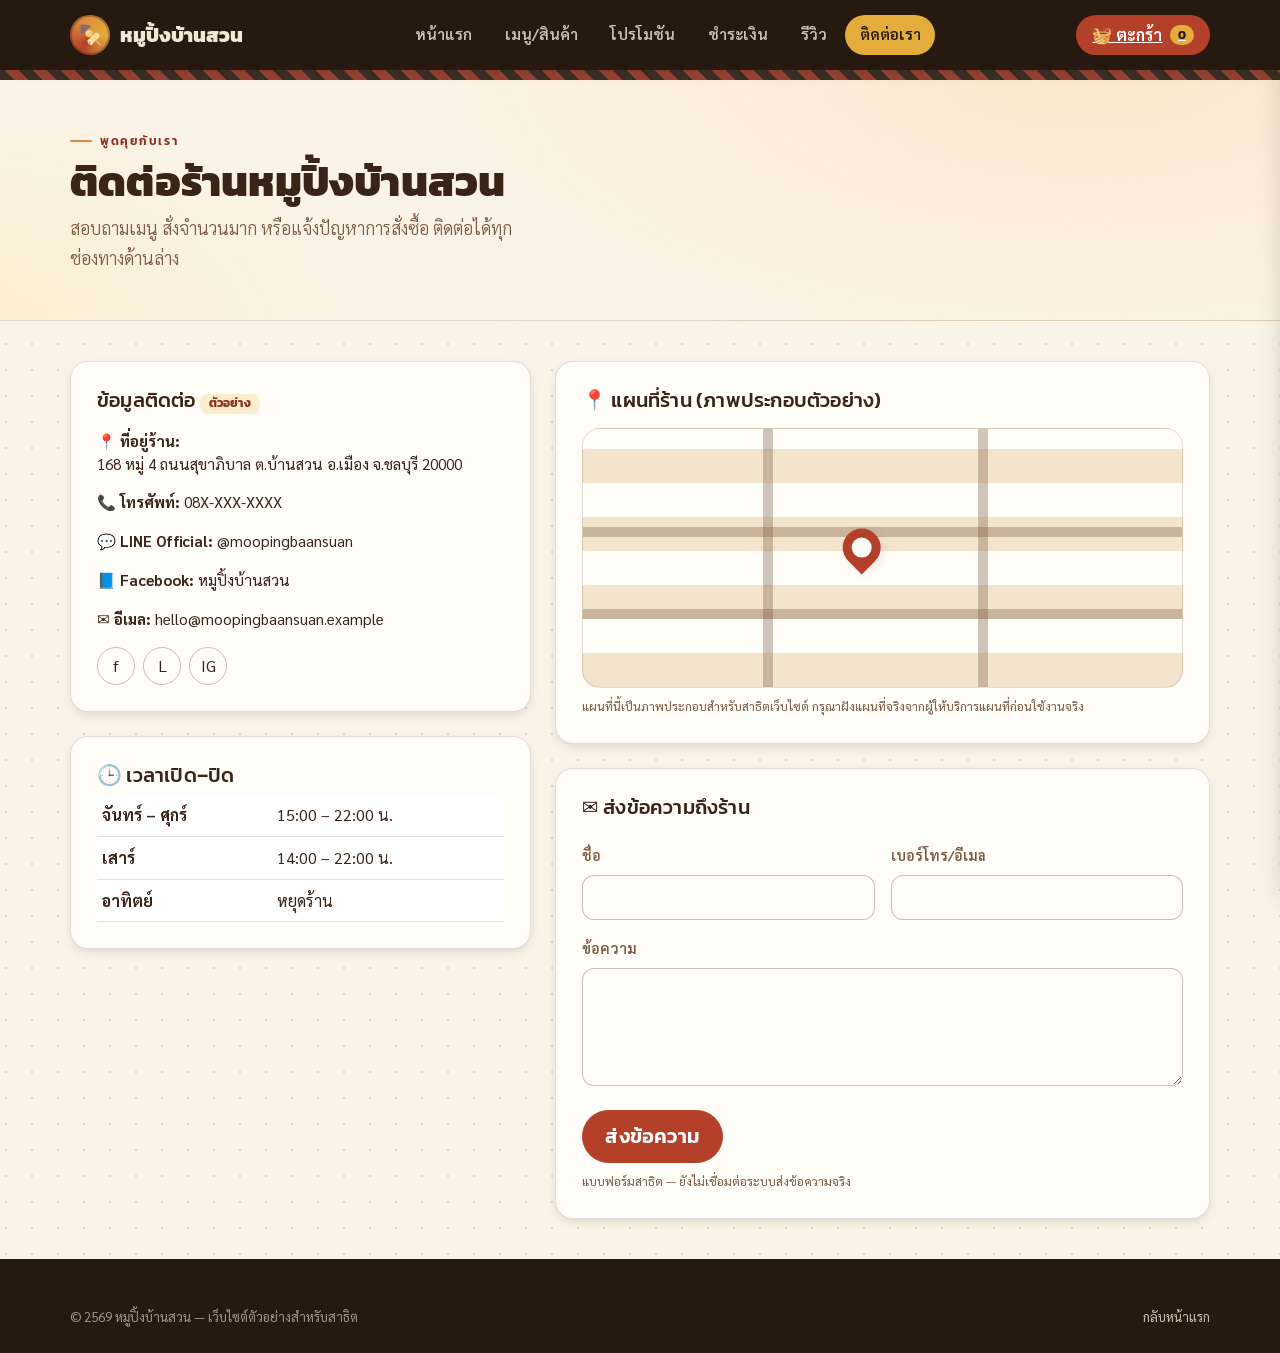
==== contact.html @ e1454862 "first commit" ====
<!doctype html>
<html lang="th">
<head>
<meta charset="UTF-8">
<meta name="viewport" content="width=device-width, initial-scale=1, viewport-fit=cover">
<title>หมูปิ้งบ้านสวน | ติดต่อเรา</title>
<meta name="description" content="ที่อยู่ เบอร์โทร LINE เวลาเปิด-ปิด และแบบฟอร์มติดต่อร้านหมูปิ้งบ้านสวน">
<link rel="stylesheet" href="css/bootstrap.min.css">
<link rel="stylesheet" href="css/style.css">
</head>
<body>

<nav class="site-navbar navbar navbar-expand-lg" aria-label="เมนูหลัก">
  <div class="wrap d-flex align-items-center w-100">
    <a class="navbar-brand" href="index.html"><span class="brand-mark" aria-hidden="true">🍢</span> หมูปิ้งบ้านสวน</a>
    <button class="navbar-toggler" type="button" data-bs-toggle="collapse" data-bs-target="#navMain" aria-controls="navMain" aria-expanded="false" aria-label="เปิดเมนู">
      <span style="color:#F3E7D6;">☰</span>
    </button>
    <div class="collapse navbar-collapse justify-content-between" id="navMain">
      <ul class="navbar-nav mx-lg-auto gap-lg-1 mt-3 mt-lg-0">
        <li class="nav-item"><a class="nav-link" data-nav="index.html" href="index.html">หน้าแรก</a></li>
        <li class="nav-item"><a class="nav-link" data-nav="products.html" href="products.html">เมนู/สินค้า</a></li>
        <li class="nav-item"><a class="nav-link" data-nav="promotions.html" href="promotions.html">โปรโมชัน</a></li>
        <li class="nav-item"><a class="nav-link" data-nav="payment.html" href="payment.html">ชำระเงิน</a></li>
        <li class="nav-item"><a class="nav-link" data-nav="reviews.html" href="reviews.html">รีวิว</a></li>
        <li class="nav-item"><a class="nav-link" data-nav="contact.html" href="contact.html">ติดต่อเรา</a></li>
      </ul>
      <div class="mt-3 mt-lg-0">
        <a href="#" class="cart-pill" data-cart-open>🧺 ตะกร้า <span class="badge rounded-pill" data-cart-count>0</span></a>
      </div>
    </div>
  </div>
</nav>
<div class="charcoal-divider"></div>

<header class="hero" style="padding-block:44px 30px;">
  <div class="wrap">
    <span class="eyebrow">พูดคุยกับเรา</span>
    <h1 class="mt-2" style="font-size:clamp(1.8rem,4vw,2.6rem);">ติดต่อร้านหมูปิ้งบ้านสวน</h1>
    <p class="lead">สอบถามเมนู สั่งจำนวนมาก หรือแจ้งปัญหาการสั่งซื้อ ติดต่อได้ทุกช่องทางด้านล่าง</p>
  </div>
</header>

<section class="section-tight">
  <div class="wrap">
    <div class="row g-4">
      <div class="col-lg-5">
        <div class="panel mb-4">
          <h2 class="h5">ข้อมูลติดต่อ <span class="badge-example">ตัวอย่าง</span></h2>
          <ul class="list-unstyled d-flex flex-column gap-3 mt-3" style="font-size:.95rem;">
            <li>📍 <strong>ที่อยู่ร้าน:</strong><br>168 หมู่ 4 ถนนสุขาภิบาล ต.บ้านสวน อ.เมือง จ.ชลบุรี 20000</li>
            <li>📞 <strong>โทรศัพท์:</strong> 08X-XXX-XXXX</li>
            <li>💬 <strong>LINE Official:</strong> @moopingbaansuan</li>
            <li>📘 <strong>Facebook:</strong> หมูปิ้งบ้านสวน</li>
            <li>✉️ <strong>อีเมล:</strong> hello@moopingbaansuan.example</li>
          </ul>
          <div class="d-flex gap-2 mt-2">
            <span class="social-dot" style="border-color:var(--line-strong);color:var(--ink);">f</span>
            <span class="social-dot" style="border-color:var(--line-strong);color:var(--ink);">L</span>
            <span class="social-dot" style="border-color:var(--line-strong);color:var(--ink);">IG</span>
          </div>
        </div>
        <div class="panel">
          <h2 class="h5">🕒 เวลาเปิด–ปิด</h2>
          <table class="table hours-table mb-0 mt-2">
            <tbody>
              <tr><th>จันทร์ – ศุกร์</th><td>15:00 – 22:00 น.</td></tr>
              <tr><th>เสาร์</th><td>14:00 – 22:00 น.</td></tr>
              <tr><th>อาทิตย์</th><td>หยุดร้าน</td></tr>
            </tbody>
          </table>
        </div>
      </div>

      <div class="col-lg-7">
        <div class="panel mb-4">
          <h2 class="h5 mb-3">📍 แผนที่ร้าน (ภาพประกอบตัวอย่าง)</h2>
          <div class="map-art">
            <div class="road" style="left:0;right:0;top:38%;height:10px;"></div>
            <div class="road" style="left:0;right:0;top:70%;height:10px;"></div>
            <div class="road" style="top:0;bottom:0;left:30%;width:10px;"></div>
            <div class="road" style="top:0;bottom:0;left:66%;width:10px;"></div>
            <div class="map-pin"></div>
          </div>
          <p class="example-note mt-2 mb-0">แผนที่นี้เป็นภาพประกอบสำหรับสาธิตเว็บไซต์ กรุณาฝังแผนที่จริงจากผู้ให้บริการแผนที่ก่อนใช้งานจริง</p>
        </div>

        <form class="panel" id="contactForm" novalidate>
          <h2 class="h5">✉️ ส่งข้อความถึงร้าน</h2>
          <div class="row g-3 mt-1">
            <div class="col-sm-6">
              <label class="form-label" for="cName">ชื่อ</label>
              <input type="text" class="form-control" id="cName" required>
              <div class="invalid-feedback">กรุณากรอกชื่อ</div>
            </div>
            <div class="col-sm-6">
              <label class="form-label" for="cContact">เบอร์โทร/อีเมล</label>
              <input type="text" class="form-control" id="cContact" required>
              <div class="invalid-feedback">กรุณากรอกช่องทางติดต่อกลับ</div>
            </div>
            <div class="col-12">
              <label class="form-label" for="cMsg">ข้อความ</label>
              <textarea class="form-control" id="cMsg" rows="4" required></textarea>
              <div class="invalid-feedback">กรุณากรอกข้อความ</div>
            </div>
          </div>
          <button type="submit" class="btn btn-brick btn-lg mt-4">ส่งข้อความ</button>
          <p class="example-note mt-2 mb-0">แบบฟอร์มสาธิต — ยังไม่เชื่อมต่อระบบส่งข้อความจริง</p>
        </form>
      </div>
    </div>
  </div>
</section>

<footer class="site-footer">
  <div class="wrap">
    <div class="d-flex flex-wrap justify-content-between gap-2" style="font-size:.82rem;color:rgba(243,231,214,.6);">
      <span>© 2569 หมูปิ้งบ้านสวน — เว็บไซต์ตัวอย่างสำหรับสาธิต</span>
      <a href="index.html">กลับหน้าแรก</a>
    </div>
  </div>
</footer>

<div class="cart-drawer-backdrop" id="cartDrawerBackdrop" data-cart-close></div>
<aside class="cart-drawer" id="cartDrawer" aria-label="ตะกร้าสินค้า">
  <div class="cd-head"><strong>🧺 ตะกร้าของคุณ</strong><button type="button" class="btn-close" data-cart-close aria-label="ปิด"></button></div>
  <div class="cd-body" id="cartDrawerBody"></div>
  <div class="cd-foot">
    <div class="d-flex justify-content-between fw-bold mb-3"><span>ยอดรวม</span><span id="cartDrawerTotal">0 บาท</span></div>
    <a href="payment.html" class="btn btn-brick w-100">ไปหน้าชำระเงิน</a>
  </div>
</aside>

<script src="js/bootstrap.bundle.min.js"></script>
<script src="js/script.js"></script>
<script>
  var cf = document.getElementById("contactForm");
  cf.addEventListener("submit", function(e){
    e.preventDefault();
    if(!cf.checkValidity()){ cf.classList.add("was-validated"); return; }
    mpToast("ส่งข้อความเรียบร้อยแล้ว ขอบคุณที่ติดต่อร้านค่ะ/ครับ 🙏");
    cf.reset();
    cf.classList.remove("was-validated");
  });
</script>
</body>
</html>
---- css/style.css ----
/* =========================================================
   หมูปิ้งบ้านสวน — Moo Ping Baan Suan
   Custom theme layered on top of Bootstrap 5.
   ========================================================= */

@import url('https://fonts.googleapis.com/css2?family=Kanit:wght@500;600;700;800&family=Sarabun:wght@400;500;600;700&display=swap');

/* ---------- Design tokens ---------- */
:root{
  /* type */
  --font-display:'Kanit','Sarabun',system-ui,sans-serif;
  --font-body:'Sarabun','Kanit',system-ui,sans-serif;

  /* light palette (rice-paper / charcoal-grill) */
  --paper:#FBF3E7;
  --paper-raised:#FFFDF8;
  --paper-sunken:#F3E4CE;
  --ink:#3A2417;
  --ink-soft:#7A5A42;
  --line:rgba(58,36,23,.14);
  --line-strong:rgba(58,36,23,.28);

  --brick:#B5402A;
  --brick-deep:#8C2F1D;
  --brick-tint:#F4DCD2;
  --ember:#DE8A3C;
  --ember-tint:#FBE6CC;
  --turmeric:#E3AC3B;
  --turmeric-tint:#FBEDCB;
  --char:#26190F;
  --char-ink:#F3E7D6;

  --good:#4C7A3D;
  --good-tint:#E3EEDD;
  --shadow:0 10px 30px -12px rgba(38,25,15,.35);
  --shadow-sm:0 4px 14px -6px rgba(38,25,15,.28);
  --radius:18px;
  --radius-sm:10px;

  --focus:0 0 0 3px rgba(222,138,60,.45);
  color-scheme: light;
}

@media (prefers-color-scheme: dark){
  :root:not([data-theme="light"]){
    --paper:#1B120C;
    --paper-raised:#241A12;
    --paper-sunken:#150E09;
    --ink:#F3E7D6;
    --ink-soft:#CBB39B;
    --line:rgba(243,231,214,.14);
    --line-strong:rgba(243,231,214,.26);

    --brick:#E17151;
    --brick-deep:#C2532F;
    --brick-tint:#3A2019;
    --ember:#F0A557;
    --ember-tint:#3A2A16;
    --turmeric:#F0C158;
    --turmeric-tint:#382B12;
    --char:#0E0906;
    --char-ink:#F3E7D6;

    --good:#7FBF6A;
    --good-tint:#1F2C19;
    --shadow:0 10px 30px -12px rgba(0,0,0,.6);
    --shadow-sm:0 4px 14px -6px rgba(0,0,0,.5);
    color-scheme: dark;
  }
}
:root[data-theme="dark"]{
  --paper:#1B120C;
  --paper-raised:#241A12;
  --paper-sunken:#150E09;
  --ink:#F3E7D6;
  --ink-soft:#CBB39B;
  --line:rgba(243,231,214,.14);
  --line-strong:rgba(243,231,214,.26);

  --brick:#E17151;
  --brick-deep:#C2532F;
  --brick-tint:#3A2019;
  --ember:#F0A557;
  --ember-tint:#3A2A16;
  --turmeric:#F0C158;
  --turmeric-tint:#382B12;
  --char:#0E0906;
  --char-ink:#F3E7D6;

  --good:#7FBF6A;
  --good-tint:#1F2C19;
  --shadow:0 10px 30px -12px rgba(0,0,0,.6);
  --shadow-sm:0 4px 14px -6px rgba(0,0,0,.5);
  color-scheme: dark;
}

/* ---------- Base ---------- */
*{box-sizing:border-box;}
html,body{background:var(--paper);}
body{
  font-family:var(--font-body);
  color:var(--ink);
  background:var(--paper);
  background-image:
    radial-gradient(circle at 6px 6px, var(--line) 1px, transparent 1.3px);
  background-size:26px 26px;
  -webkit-font-smoothing:antialiased;
  padding-bottom: env(safe-area-inset-bottom,0px);
}
h1,h2,h3,h4,.display-font{
  font-family:var(--font-display);
  color:var(--ink);
  letter-spacing:.2px;
  text-wrap:balance;
}
p{line-height:1.7;}
a{color:var(--brick-deep);}
::selection{background:var(--turmeric-tint);color:var(--ink);}
:focus-visible{outline:none;box-shadow:var(--focus);border-radius:6px;}

.wrap{max-width:1180px;margin-inline:auto;padding-inline:20px;}
.eyebrow{
  font-family:var(--font-display);
  font-weight:600;
  font-size:.78rem;
  letter-spacing:.14em;
  text-transform:uppercase;
  color:var(--brick-deep);
  display:inline-flex;align-items:center;gap:8px;
}
.eyebrow::before{content:"";width:22px;height:2px;background:var(--ember);display:inline-block;border-radius:2px;}
.section{padding-block:64px;}
.section-tight{padding-block:40px;}
@media (max-width:576px){.section{padding-block:44px;}}

.charcoal-divider{
  height:10px;
  background:
    repeating-linear-gradient(45deg,var(--char) 0 10px, var(--brick-deep) 10px 20px);
  opacity:.9;
}

/* ---------- Navbar ---------- */
.site-navbar{
  background:var(--char);
  padding-block:10px;
  position:sticky;top:0;z-index:1030;
  box-shadow:var(--shadow-sm);
}
.site-navbar .navbar-brand{
  font-family:var(--font-display);
  font-weight:800;
  font-size:1.28rem;
  color:var(--char-ink)!important;
  display:flex;align-items:center;gap:10px;
}
.brand-mark{
  width:40px;height:40px;border-radius:50%;
  background:conic-gradient(from 210deg,var(--brick),var(--ember),var(--turmeric),var(--brick));
  display:flex;align-items:center;justify-content:center;
  font-size:1.15rem;
  box-shadow:inset 0 0 0 2px rgba(0,0,0,.25);
}
.site-navbar .nav-link{
  color:rgba(243,231,214,.82)!important;
  font-weight:600;
  font-size:.96rem;
  padding:.55rem .9rem!important;
  border-radius:999px;
  transition:background .15s, color .15s;
}
.site-navbar .nav-link:hover{color:var(--char-ink)!important;background:rgba(243,231,214,.08);}
.site-navbar .nav-link.active{
  color:var(--char)!important;
  background:var(--turmeric);
}
.navbar-toggler{border-color:rgba(243,231,214,.35)!important;padding:.35rem .5rem;}
.navbar-toggler:focus{box-shadow:var(--focus);}
.cart-pill{
  display:inline-flex;align-items:center;gap:8px;
  background:var(--brick);color:#fff!important;
  padding:.5rem 1rem!important;border-radius:999px;
  font-weight:700;
}
.cart-pill .badge{
  background:var(--turmeric);color:var(--char);
  font-family:var(--font-display);
}

/* ---------- Buttons ---------- */
.btn{border-radius:999px;font-family:var(--font-display);font-weight:600;letter-spacing:.2px;padding:.65rem 1.4rem;}
.btn-brick{background:var(--brick);border-color:var(--brick);color:#fff;}
.btn-brick:hover{background:var(--brick-deep);border-color:var(--brick-deep);color:#fff;}
.btn-outline-cream{border:2px solid rgba(243,231,214,.6);color:var(--char-ink);background:transparent;}
.btn-outline-cream:hover{background:rgba(243,231,214,.12);color:var(--char-ink);}
.btn-ghost{background:transparent;border:2px solid var(--line-strong);color:var(--ink);}
.btn-ghost:hover{border-color:var(--brick);color:var(--brick-deep);}
.btn-sm-pill{border-radius:999px;font-weight:700;}
.btn:focus-visible{box-shadow:var(--focus);}

/* ---------- Hero ---------- */
.hero{
  background:
    radial-gradient(1100px 500px at 85% -10%, var(--ember-tint), transparent 60%),
    radial-gradient(700px 400px at -5% 110%, var(--turmeric-tint), transparent 60%),
    var(--paper);
  border-bottom:1px solid var(--line);
  padding-block:72px 56px;
}
.hero h1{font-size:clamp(2.1rem,5vw,3.4rem);font-weight:800;line-height:1.12;}
.hero .lead{font-size:1.12rem;color:var(--ink-soft);max-width:46ch;}
.skewer-chip{
  display:inline-flex;align-items:center;gap:10px;
  background:var(--paper-raised);border:1px solid var(--line);
  border-radius:999px;padding:.5rem 1rem;font-weight:600;font-size:.88rem;
  box-shadow:var(--shadow-sm);
}
.hero-art{
  aspect-ratio:1/1;border-radius:28px;
  background:
    linear-gradient(160deg,var(--brick) 0%, var(--brick-deep) 55%, var(--char) 100%);
  position:relative;overflow:hidden;box-shadow:var(--shadow);
}
.hero-art .grill-lines{
  position:absolute;inset:0;
  background:repeating-linear-gradient(0deg, rgba(0,0,0,.18) 0 6px, transparent 6px 26px);
}
.hero-art .ember-dot{
  position:absolute;width:10px;height:10px;border-radius:50%;
  background:var(--turmeric);box-shadow:0 0 14px 4px rgba(227,172,59,.7);
  animation:glow 2.4s ease-in-out infinite;
}
@keyframes glow{0%,100%{opacity:.55;transform:scale(.9);}50%{opacity:1;transform:scale(1.15);}}
.hero-art .skewer-emoji{position:absolute;font-size:2.6rem;filter:drop-shadow(0 6px 10px rgba(0,0,0,.35));}

/* ---------- Cards ---------- */
.feature-card{
  background:var(--paper-raised);
  border:1px solid var(--line);
  border-radius:var(--radius);
  padding:26px 22px;
  height:100%;
  box-shadow:var(--shadow-sm);
  transition:transform .18s ease, box-shadow .18s ease;
}
.feature-card:hover{transform:translateY(-4px);box-shadow:var(--shadow);}
.feature-icon{
  width:52px;height:52px;border-radius:14px;
  display:flex;align-items:center;justify-content:center;
  font-size:1.5rem;background:var(--ember-tint);margin-bottom:14px;
}

.menu-card{
  background:var(--paper-raised);
  border:1px solid var(--line);
  border-radius:var(--radius);
  overflow:hidden;
  box-shadow:var(--shadow-sm);
  height:100%;
  display:flex;flex-direction:column;
}
.menu-card .thumb{
  aspect-ratio:4/3;
  display:flex;align-items:center;justify-content:center;
  font-size:2.6rem;
  background:linear-gradient(135deg,var(--ember-tint),var(--turmeric-tint));
  border-bottom:1px solid var(--line);
}
.menu-card .body{padding:16px 18px 18px;display:flex;flex-direction:column;gap:8px;flex:1;}
.menu-card h3{font-size:1.05rem;margin:0;}
.menu-card .desc{color:var(--ink-soft);font-size:.9rem;flex:1;}
.menu-card .row-bottom{display:flex;align-items:center;justify-content:space-between;gap:10px;margin-top:auto;}
.price-tag{
  font-family:var(--font-display);font-weight:700;color:var(--brick-deep);font-size:1.12rem;
}
.qty-add{display:flex;align-items:center;gap:6px;}
.qty-add button{
  width:32px;height:32px;border-radius:8px;border:1px solid var(--line-strong);
  background:var(--paper);color:var(--ink);font-weight:700;
}
.qty-add input{
  width:38px;text-align:center;border:none;background:transparent;font-weight:700;color:var(--ink);
}
.add-btn{
  background:var(--brick);color:#fff;border:none;border-radius:999px;
  padding:.42rem .95rem;font-weight:700;font-size:.85rem;font-family:var(--font-display);
  display:inline-flex;align-items:center;gap:6px;
}
.add-btn:hover{background:var(--brick-deep);}
.add-btn.added{background:var(--good);}

.category-pill{
  border:1px solid var(--line-strong);background:var(--paper-raised);color:var(--ink);
  border-radius:999px;padding:.4rem .95rem;font-weight:600;font-size:.86rem;
}
.category-pill.active{background:var(--brick);border-color:var(--brick);color:#fff;}

/* ---------- Promotions ---------- */
.promo-card{
  border-radius:var(--radius);
  padding:26px;
  position:relative;overflow:hidden;
  border:1px solid var(--line);
  background:var(--paper-raised);
  box-shadow:var(--shadow-sm);
  height:100%;
}
.promo-card .ribbon{
  position:absolute;top:16px;right:-38px;transform:rotate(38deg);
  background:var(--turmeric);color:var(--char);
  font-family:var(--font-display);font-weight:800;font-size:.72rem;
  padding:4px 46px;letter-spacing:.06em;
}
.promo-card.featured{
  background:linear-gradient(160deg,var(--brick),var(--brick-deep));
  color:#fff;border:none;
}
.promo-card.featured .promo-desc{color:rgba(255,255,255,.85);}
.promo-code{
  display:inline-flex;align-items:center;gap:8px;
  border:1.5px dashed rgba(255,255,255,.6);
  border-radius:10px;padding:.4rem .8rem;
  font-family:var(--font-display);font-weight:700;letter-spacing:.08em;
}
.promo-card:not(.featured) .promo-code{border-color:var(--line-strong);color:var(--brick-deep);}

.countdown{
  display:flex;gap:10px;flex-wrap:wrap;
}
.countdown .cell{
  background:var(--char);color:var(--char-ink);
  border-radius:12px;padding:10px 14px;min-width:64px;text-align:center;
  box-shadow:var(--shadow-sm);
}
.countdown .cell b{display:block;font-family:var(--font-display);font-size:1.4rem;}
.countdown .cell span{font-size:.68rem;color:var(--turmeric);text-transform:uppercase;letter-spacing:.08em;}

/* ---------- Testimonials / reviews ---------- */
.review-card{
  background:var(--paper-raised);border:1px solid var(--line);border-radius:var(--radius);
  padding:22px;height:100%;box-shadow:var(--shadow-sm);
}
.stars{color:var(--turmeric);font-size:1.05rem;letter-spacing:2px;}
.avatar-badge{
  width:44px;height:44px;border-radius:50%;
  background:linear-gradient(135deg,var(--ember),var(--brick));
  color:#fff;display:flex;align-items:center;justify-content:center;font-weight:700;font-family:var(--font-display);
}
.star-input{display:flex;gap:6px;font-size:1.6rem;cursor:pointer;}
.star-input .star{color:var(--line-strong);transition:color .1s,transform .1s;}
.star-input .star.on{color:var(--turmeric);}
.star-input .star:hover{transform:scale(1.12);}

/* ---------- Forms ---------- */
.form-control,.form-select{
  background:var(--paper-raised);border:1.5px solid var(--line-strong);color:var(--ink);
  border-radius:12px;padding:.62rem .85rem;
}
.form-control:focus,.form-select:focus{
  background:var(--paper-raised);color:var(--ink);border-color:var(--brick);
  box-shadow:var(--focus);
}
.form-label{font-weight:600;font-size:.9rem;color:var(--ink-soft);}
.form-check-input:checked{background-color:var(--brick);border-color:var(--brick);}
.form-check-input:focus{box-shadow:var(--focus);}
::placeholder{color:var(--ink-soft);opacity:.65;}

/* ---------- Cards: info blocks (payment / contact) ---------- */
.panel{
  background:var(--paper-raised);border:1px solid var(--line);border-radius:var(--radius);
  padding:26px;box-shadow:var(--shadow-sm);
}
.panel h2,.panel h3{margin-top:0;}
.summary-row{display:flex;justify-content:space-between;gap:10px;padding-block:8px;border-bottom:1px dashed var(--line-strong);font-size:.95rem;}
.summary-row:last-of-type{border-bottom:none;}
.qr-box{
  width:100%;max-width:220px;aspect-ratio:1/1;margin-inline:auto;
  border-radius:16px;border:2px solid var(--line-strong);
  background:var(--paper-raised);
  display:grid;grid-template-columns:repeat(7,1fr);grid-template-rows:repeat(7,1fr);
  padding:14px;gap:3px;
}
.qr-box i{border-radius:2px;background:var(--ink);}
.qr-box i.off{background:transparent;}
.badge-example{
  display:inline-block;background:var(--turmeric-tint);color:var(--brick-deep);
  font-size:.72rem;font-weight:700;border-radius:8px;padding:.2rem .55rem;
}
.method-choice{
  border:1.5px solid var(--line-strong);border-radius:14px;padding:14px 16px;cursor:pointer;
  display:flex;align-items:center;gap:12px;background:var(--paper-raised);
}
.method-choice.active{border-color:var(--brick);box-shadow:0 0 0 3px var(--brick-tint);}

.hours-table td,.hours-table th{border-color:var(--line)!important;color:var(--ink);padding:.55rem .3rem;}
.map-art{
  border-radius:var(--radius);overflow:hidden;position:relative;min-height:260px;
  background:
    repeating-linear-gradient(0deg, var(--paper-sunken) 0 34px, var(--paper-raised) 34px 68px),
    repeating-linear-gradient(90deg, var(--paper-sunken) 0 34px, var(--paper-raised) 34px 68px);
  border:1px solid var(--line);
}
.map-art .road{position:absolute;background:var(--ink-soft);opacity:.35;}
.map-pin{
  position:absolute;left:50%;top:44%;transform:translate(-50%,-100%);
  width:38px;height:38px;border-radius:50% 50% 50% 0;background:var(--brick);
  rotate:-45deg;box-shadow:var(--shadow-sm);
}
.map-pin::after{content:"";position:absolute;inset:9px;background:var(--paper-raised);border-radius:50%;}

/* ---------- Toast ---------- */
.mp-toast{
  position:fixed;bottom:22px;left:50%;transform:translate(-50%,140%);
  background:var(--char);color:var(--char-ink);padding:.85rem 1.3rem;border-radius:999px;
  font-weight:600;box-shadow:var(--shadow);z-index:2000;transition:transform .28s ease;
  display:flex;align-items:center;gap:10px;max-width:92vw;
}
.mp-toast.show{transform:translate(-50%,0);}

/* ---------- Cart drawer ---------- */
.cart-drawer-backdrop{
  position:fixed;inset:0;background:rgba(20,12,7,.45);opacity:0;pointer-events:none;
  transition:opacity .2s ease;z-index:1900;
}
.cart-drawer-backdrop.open{opacity:1;pointer-events:auto;}
.cart-drawer{
  position:fixed;top:0;right:0;height:100%;width:min(380px,92vw);
  background:var(--paper);border-left:1px solid var(--line);
  box-shadow:var(--shadow);z-index:1901;
  transform:translateX(100%);transition:transform .26s ease;
  display:flex;flex-direction:column;
  padding-top: env(safe-area-inset-top,0px);
}
.cart-drawer.open{transform:translateX(0);}
.cart-drawer .cd-head{padding:18px 20px;border-bottom:1px solid var(--line);display:flex;justify-content:space-between;align-items:center;}
.cart-drawer .cd-body{padding:14px 20px;overflow-y:auto;flex:1;}
.cart-drawer .cd-foot{padding:16px 20px;border-top:1px solid var(--line);}
.cd-item{display:flex;gap:12px;padding-block:12px;border-bottom:1px solid var(--line);}
.cd-item .thumb{width:52px;height:52px;border-radius:10px;background:var(--ember-tint);display:flex;align-items:center;justify-content:center;font-size:1.4rem;flex:0 0 auto;}
.cd-item .info{flex:1;min-width:0;}
.cd-item .info .name{font-weight:700;font-size:.92rem;}
.cd-empty{text-align:center;color:var(--ink-soft);padding-block:40px;}

/* ---------- Footer ---------- */
.site-footer{
  background:var(--char);color:rgba(243,231,214,.82);
  padding-block:48px 26px;
  padding-bottom: calc(26px + env(safe-area-inset-bottom,0px));
}
.site-footer h5{color:var(--char-ink);font-family:var(--font-display);}
.site-footer a{color:rgba(243,231,214,.82);text-decoration:none;}
.site-footer a:hover{color:var(--turmeric);}
.site-footer .fbrand{display:flex;align-items:center;gap:10px;color:var(--char-ink);font-family:var(--font-display);font-weight:800;font-size:1.2rem;}
.footer-line{border-color:rgba(243,231,214,.14);}
.social-dot{
  width:38px;height:38px;border-radius:50%;border:1px solid rgba(243,231,214,.25);
  display:flex;align-items:center;justify-content:center;color:var(--char-ink);
}
.social-dot:hover{background:var(--brick);border-color:var(--brick);}

/* ---------- Utility ---------- */
.text-ink-soft{color:var(--ink-soft);}
.text-brick{color:var(--brick-deep);}
.bg-paper-raised{background:var(--paper-raised);}
.rounded-xl{border-radius:var(--radius)!important;}
.example-note{font-size:.78rem;color:var(--ink-soft);}
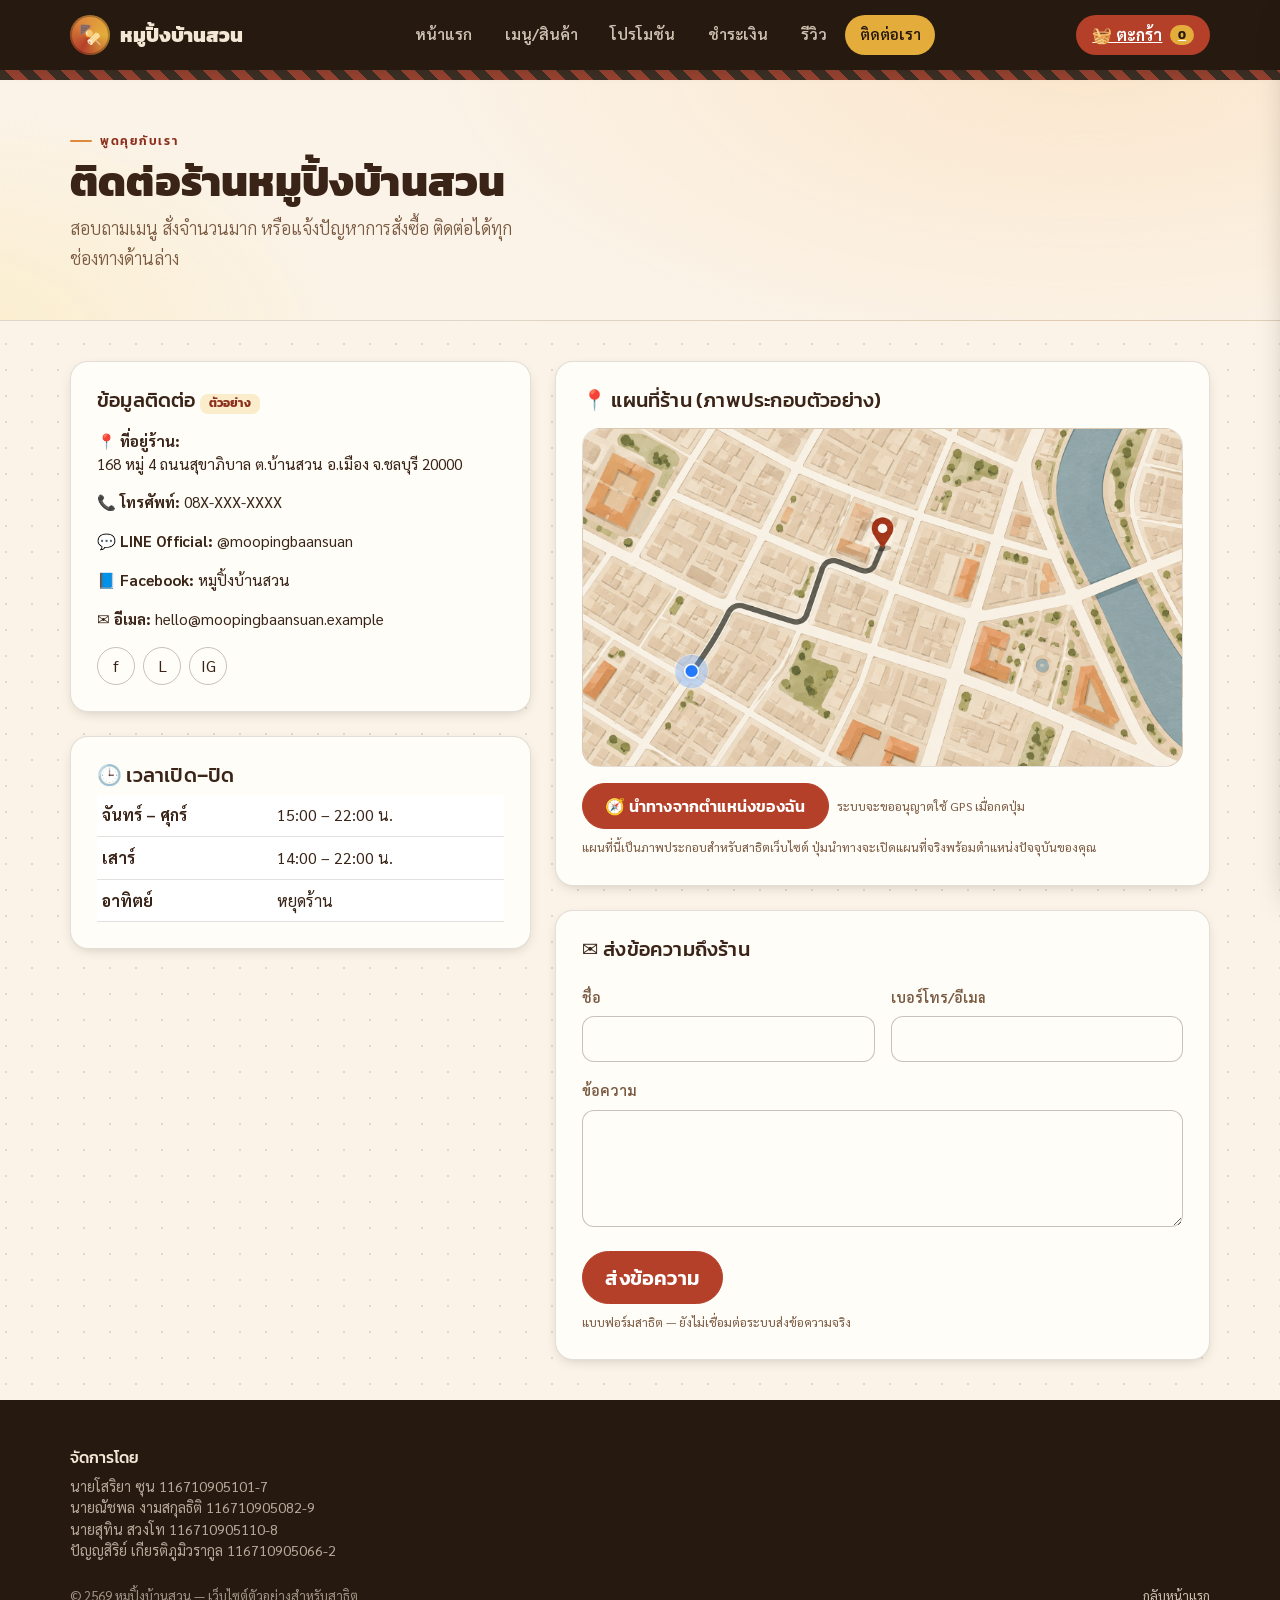
==== commit 12b3498c: "Add GPS and footer" ====
--- a/contact.html
+++ b/contact.html
@@ -76,13 +76,13 @@
         <div class="panel mb-4">
           <h2 class="h5 mb-3">📍 แผนที่ร้าน (ภาพประกอบตัวอย่าง)</h2>
           <div class="map-art">
-            <div class="road" style="left:0;right:0;top:38%;height:10px;"></div>
-            <div class="road" style="left:0;right:0;top:70%;height:10px;"></div>
-            <div class="road" style="top:0;bottom:0;left:30%;width:10px;"></div>
-            <div class="road" style="top:0;bottom:0;left:66%;width:10px;"></div>
-            <div class="map-pin"></div>
+            <img src="assets/gps-map-illustration.png" alt="ภาพประกอบเส้นทาง GPS จากตำแหน่งผู้ใช้ไปยังร้าน">
           </div>
-          <p class="example-note mt-2 mb-0">แผนที่นี้เป็นภาพประกอบสำหรับสาธิตเว็บไซต์ กรุณาฝังแผนที่จริงจากผู้ให้บริการแผนที่ก่อนใช้งานจริง</p>
+          <div class="d-flex flex-wrap align-items-center gap-2 mt-3">
+            <button type="button" class="btn btn-brick" id="directionsButton">🧭 นำทางจากตำแหน่งของฉัน</button>
+            <span class="example-note" id="directionsStatus" aria-live="polite">ระบบจะขออนุญาตใช้ GPS เมื่อกดปุ่ม</span>
+          </div>
+          <p class="example-note mt-2 mb-0">แผนที่นี้เป็นภาพประกอบสำหรับสาธิตเว็บไซต์ ปุ่มนำทางจะเปิดแผนที่จริงพร้อมตำแหน่งปัจจุบันของคุณ</p>
         </div>
 
         <form class="panel" id="contactForm" novalidate>
@@ -114,6 +114,15 @@
 
 <footer class="site-footer">
   <div class="wrap">
+    <div class="mb-4" style="font-size:.9rem;">
+      <h5 class="h6">จัดการโดย</h5>
+      <ul class="list-unstyled mb-0" style="color:rgba(243,231,214,.7);">
+        <li>นายโสริยา ซุน 116710905101-7</li>
+        <li>นายณัชพล งามสกุลธิติ 116710905082-9</li>
+        <li>นายสุทิน สวงโท 116710905110-8</li>
+        <li>ปัญญสิริย์ เกียรติภูมิวรากูล 116710905066-2</li>
+      </ul>
+    </div>
     <div class="d-flex flex-wrap justify-content-between gap-2" style="font-size:.82rem;color:rgba(243,231,214,.6);">
       <span>© 2569 หมูปิ้งบ้านสวน — เว็บไซต์ตัวอย่างสำหรับสาธิต</span>
       <a href="index.html">กลับหน้าแรก</a>
@@ -134,6 +143,43 @@
 <script src="js/bootstrap.bundle.min.js"></script>
 <script src="js/script.js"></script>
 <script>
+  (function(){
+    var button = document.getElementById("directionsButton");
+    var status = document.getElementById("directionsStatus");
+    var shopAddress = "168 หมู่ 4 ถนนสุขาภิบาล ตำบลบ้านสวน อำเภอเมืองชลบุรี ชลบุรี 20000";
+    if(!navigator.geolocation){
+      button.hidden = true;
+      status.textContent = "อุปกรณ์หรือเบราว์เซอร์นี้ไม่รองรับ GPS";
+      return;
+    }
+    button.addEventListener("click", function(){
+      var mapWindow = window.open("about:blank", "_blank");
+      if(mapWindow) mapWindow.opener = null;
+      button.disabled = true;
+      button.textContent = "กำลังระบุตำแหน่ง…";
+      status.textContent = "กำลังใช้ GPS เพื่อสร้างเส้นทาง";
+      navigator.geolocation.getCurrentPosition(function(position){
+        var origin = position.coords.latitude + "," + position.coords.longitude;
+        var url = "https://www.google.com/maps/dir/?api=1&origin=" + origin + "&destination=" + encodeURIComponent(shopAddress);
+        status.textContent = "พบตำแหน่งแล้ว กำลังเปิดเส้นทางในแผนที่";
+        if(mapWindow) mapWindow.location.href = url;
+        else window.location.href = url;
+        button.disabled = false;
+        button.textContent = "🧭 เปิดเส้นทางอีกครั้ง";
+      }, function(error){
+        var messages = {
+          1:"คุณยังไม่ได้อนุญาตให้เข้าถึงตำแหน่ง",
+          2:"ไม่พบสัญญาณ GPS ลองเปิดตำแหน่งบนอุปกรณ์",
+          3:"ใช้เวลาระบุตำแหน่งนานเกินไป ลองใหม่อีกครั้ง"
+        };
+        status.textContent = messages[error.code] || "ระบุตำแหน่งไม่สำเร็จ";
+        if(mapWindow) mapWindow.close();
+        button.disabled = false;
+        button.textContent = "🧭 ลองนำทางอีกครั้ง";
+      }, {enableHighAccuracy:true, timeout:12000, maximumAge:30000});
+    });
+  })();
+
   var cf = document.getElementById("contactForm");
   cf.addEventListener("submit", function(e){
     e.preventDefault();
--- a/css/style.css
+++ b/css/style.css
@@ -392,6 +392,18 @@
 }
 .method-choice.active{border-color:var(--brick);box-shadow:0 0 0 3px var(--brick-tint);}
 
+.gps-panel{
+  background:var(--ember-tint);border:1px dashed var(--line-strong);border-radius:14px;padding:15px 16px;
+}
+.gps-details{
+  display:grid;grid-template-columns:repeat(3,minmax(0,1fr));gap:8px;margin-top:14px;
+}
+.gps-details > div{background:var(--paper-raised);border-radius:10px;padding:8px 10px;min-width:0;}
+.gps-details span{display:block;color:var(--ink-soft);font-size:.72rem;}
+.gps-details strong{display:block;font-size:.83rem;overflow-wrap:anywhere;}
+.gps-details a{grid-column:1/-1;font-weight:700;font-size:.86rem;}
+@media (max-width:576px){.gps-details{grid-template-columns:1fr;}}
+
 .hours-table td,.hours-table th{border-color:var(--line)!important;color:var(--ink);padding:.55rem .3rem;}
 .map-art{
   border-radius:var(--radius);overflow:hidden;position:relative;min-height:260px;
@@ -400,13 +412,7 @@
     repeating-linear-gradient(90deg, var(--paper-sunken) 0 34px, var(--paper-raised) 34px 68px);
   border:1px solid var(--line);
 }
-.map-art .road{position:absolute;background:var(--ink-soft);opacity:.35;}
-.map-pin{
-  position:absolute;left:50%;top:44%;transform:translate(-50%,-100%);
-  width:38px;height:38px;border-radius:50% 50% 50% 0;background:var(--brick);
-  rotate:-45deg;box-shadow:var(--shadow-sm);
-}
-.map-pin::after{content:"";position:absolute;inset:9px;background:var(--paper-raised);border-radius:50%;}
+.map-art img{width:100%;height:100%;min-height:260px;object-fit:cover;display:block;}
 
 /* ---------- Toast ---------- */
 .mp-toast{
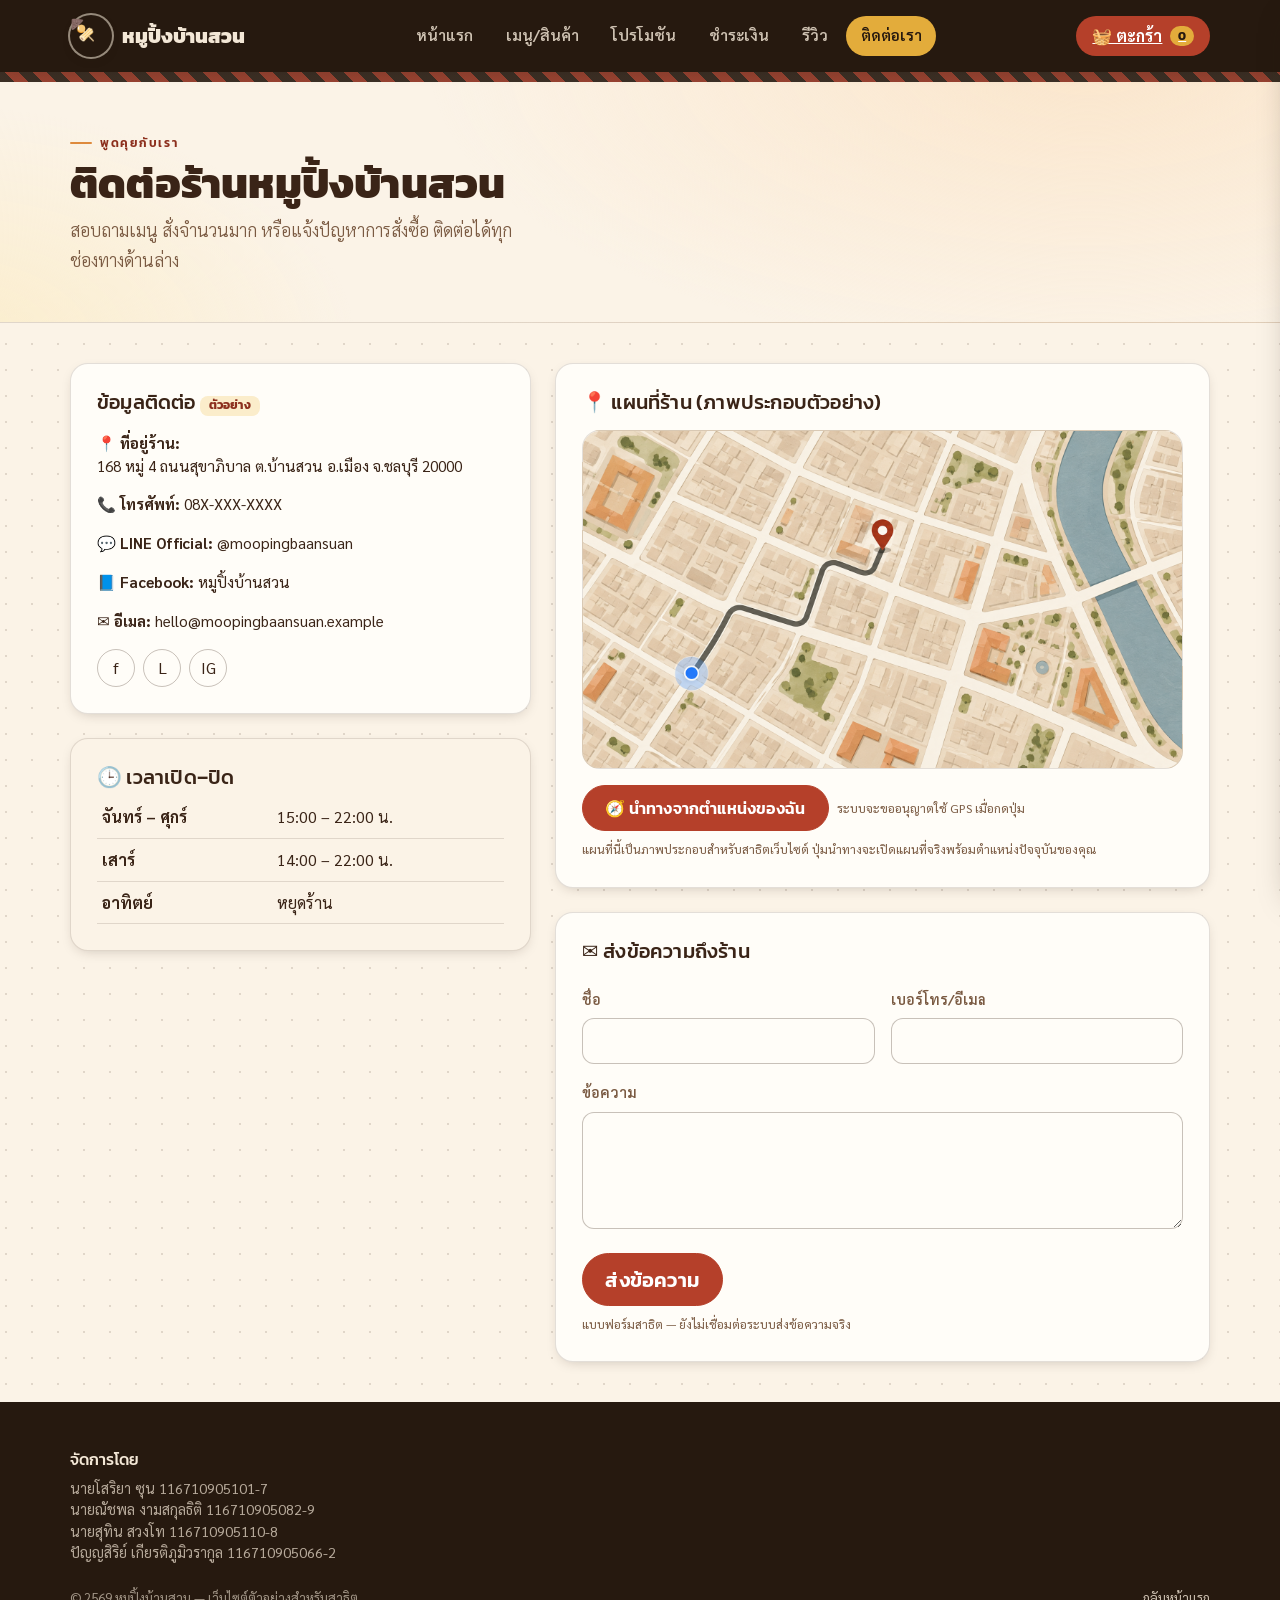
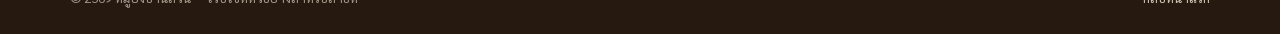
==== commit 8f4bc32d: "Edit contact background color" ====
--- a/contact.html
+++ b/contact.html
@@ -60,7 +60,7 @@
             <span class="social-dot" style="border-color:var(--line-strong);color:var(--ink);">IG</span>
           </div>
         </div>
-        <div class="panel">
+        <div class="panel" style="background:var(--paper);">
           <h2 class="h5">🕒 เวลาเปิด–ปิด</h2>
           <table class="table hours-table mb-0 mt-2">
             <tbody>
--- a/css/style.css
+++ b/css/style.css
@@ -155,11 +155,9 @@
   display:flex;align-items:center;gap:10px;
 }
 .brand-mark{
-  width:40px;height:40px;border-radius:50%;
-  background:conic-gradient(from 210deg,var(--brick),var(--ember),var(--turmeric),var(--brick));
-  display:flex;align-items:center;justify-content:center;
-  font-size:1.15rem;
-  box-shadow:inset 0 0 0 2px rgba(0,0,0,.25);
+  width:42px;height:42px;border-radius:50%;
+  object-fit:cover;display:block;flex:0 0 auto;
+  box-shadow:0 0 0 2px rgba(243,231,214,.55), var(--shadow-sm);
 }
 .site-navbar .nav-link{
   color:rgba(243,231,214,.82)!important;
@@ -221,9 +219,17 @@
     linear-gradient(160deg,var(--brick) 0%, var(--brick-deep) 55%, var(--char) 100%);
   position:relative;overflow:hidden;box-shadow:var(--shadow);
 }
+.hero-art img.hero-photo{
+  position:absolute;inset:0;width:100%;height:100%;object-fit:cover;
+}
+.hero-art .photo-overlay{
+  position:absolute;inset:0;
+  background:linear-gradient(200deg, rgba(38,25,15,.05) 30%, rgba(38,25,15,.55) 100%);
+}
 .hero-art .grill-lines{
   position:absolute;inset:0;
-  background:repeating-linear-gradient(0deg, rgba(0,0,0,.18) 0 6px, transparent 6px 26px);
+  background:repeating-linear-gradient(0deg, rgba(0,0,0,.14) 0 6px, transparent 6px 26px);
+  mix-blend-mode:multiply;
 }
 .hero-art .ember-dot{
   position:absolute;width:10px;height:10px;border-radius:50%;
@@ -232,6 +238,11 @@
 }
 @keyframes glow{0%,100%{opacity:.55;transform:scale(.9);}50%{opacity:1;transform:scale(1.15);}}
 .hero-art .skewer-emoji{position:absolute;font-size:2.6rem;filter:drop-shadow(0 6px 10px rgba(0,0,0,.35));}
+.hero-stamp{
+  position:absolute;top:16px;left:16px;width:78px;height:78px;border-radius:50%;
+  object-fit:cover;box-shadow:0 0 0 4px rgba(251,243,231,.85), var(--shadow);
+  transform:rotate(-8deg);
+}
 
 /* ---------- Cards ---------- */
 .feature-card{
@@ -265,6 +276,10 @@
   font-size:2.6rem;
   background:linear-gradient(135deg,var(--ember-tint),var(--turmeric-tint));
   border-bottom:1px solid var(--line);
+  position:relative;overflow:hidden;
+}
+.menu-card .thumb img{
+  position:absolute;inset:0;width:100%;height:100%;object-fit:cover;
 }
 .menu-card .body{padding:16px 18px 18px;display:flex;flex-direction:column;gap:8px;flex:1;}
 .menu-card h3{font-size:1.05rem;margin:0;}
@@ -404,6 +419,7 @@
 .gps-details a{grid-column:1/-1;font-weight:700;font-size:.86rem;}
 @media (max-width:576px){.gps-details{grid-template-columns:1fr;}}
 
+.hours-table{--bs-table-bg:transparent;--bs-table-color:var(--ink);}
 .hours-table td,.hours-table th{border-color:var(--line)!important;color:var(--ink);padding:.55rem .3rem;}
 .map-art{
   border-radius:var(--radius);overflow:hidden;position:relative;min-height:260px;
@@ -457,6 +473,7 @@
 .site-footer a{color:rgba(243,231,214,.82);text-decoration:none;}
 .site-footer a:hover{color:var(--turmeric);}
 .site-footer .fbrand{display:flex;align-items:center;gap:10px;color:var(--char-ink);font-family:var(--font-display);font-weight:800;font-size:1.2rem;}
+.site-footer .fbrand img{width:34px;height:34px;border-radius:50%;object-fit:cover;box-shadow:0 0 0 2px rgba(243,231,214,.4);}
 .footer-line{border-color:rgba(243,231,214,.14);}
 .social-dot{
   width:38px;height:38px;border-radius:50%;border:1px solid rgba(243,231,214,.25);
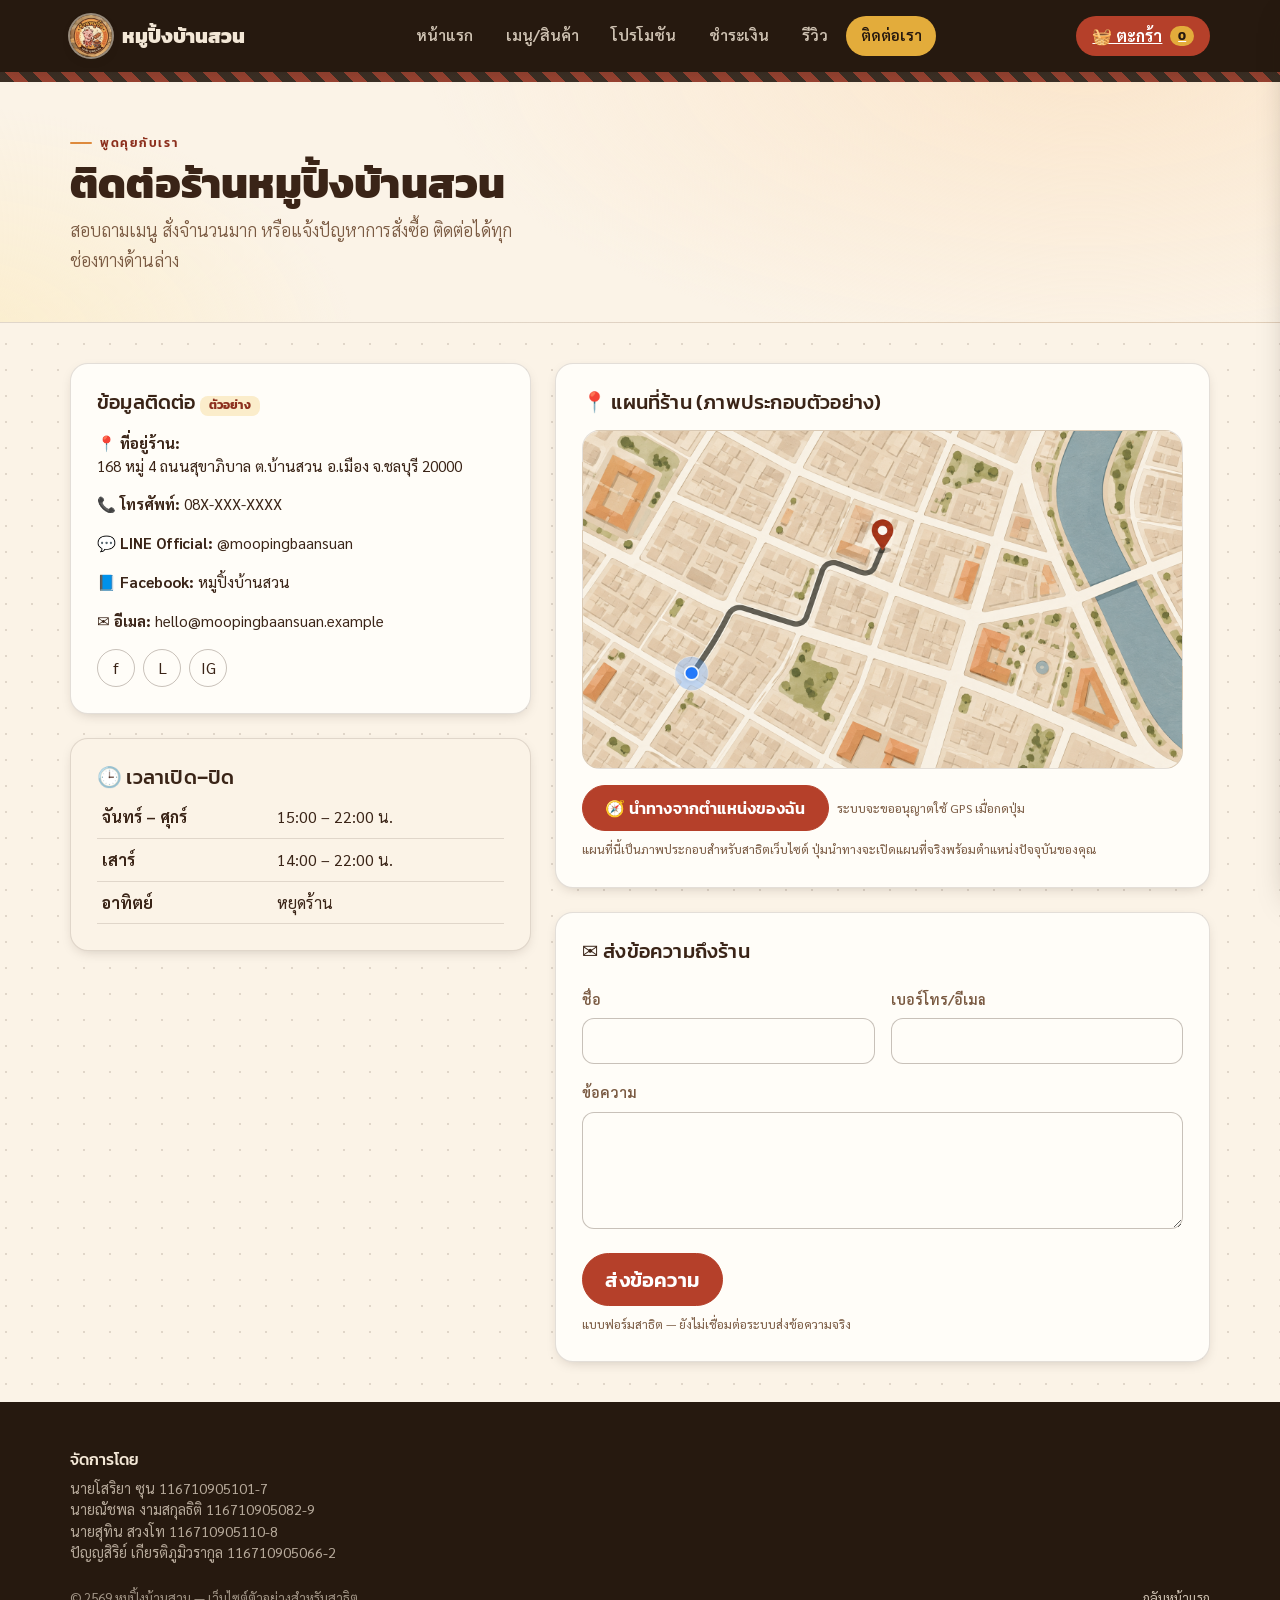
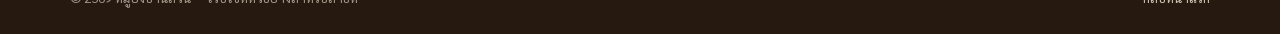
==== commit d2c5cab2: "fix icon on top bar" ====
--- a/contact.html
+++ b/contact.html
@@ -12,7 +12,7 @@
 
 <nav class="site-navbar navbar navbar-expand-lg" aria-label="เมนูหลัก">
   <div class="wrap d-flex align-items-center w-100">
-    <a class="navbar-brand" href="index.html"><span class="brand-mark" aria-hidden="true">🍢</span> หมูปิ้งบ้านสวน</a>
+    <a class="navbar-brand" href="index.html"><img class="brand-mark" src="img/logo.jpg" alt="โลโก้ร้านหมูปิ้งบ้านสวน"> หมูปิ้งบ้านสวน</a>
     <button class="navbar-toggler" type="button" data-bs-toggle="collapse" data-bs-target="#navMain" aria-controls="navMain" aria-expanded="false" aria-label="เปิดเมนู">
       <span style="color:#F3E7D6;">☰</span>
     </button>
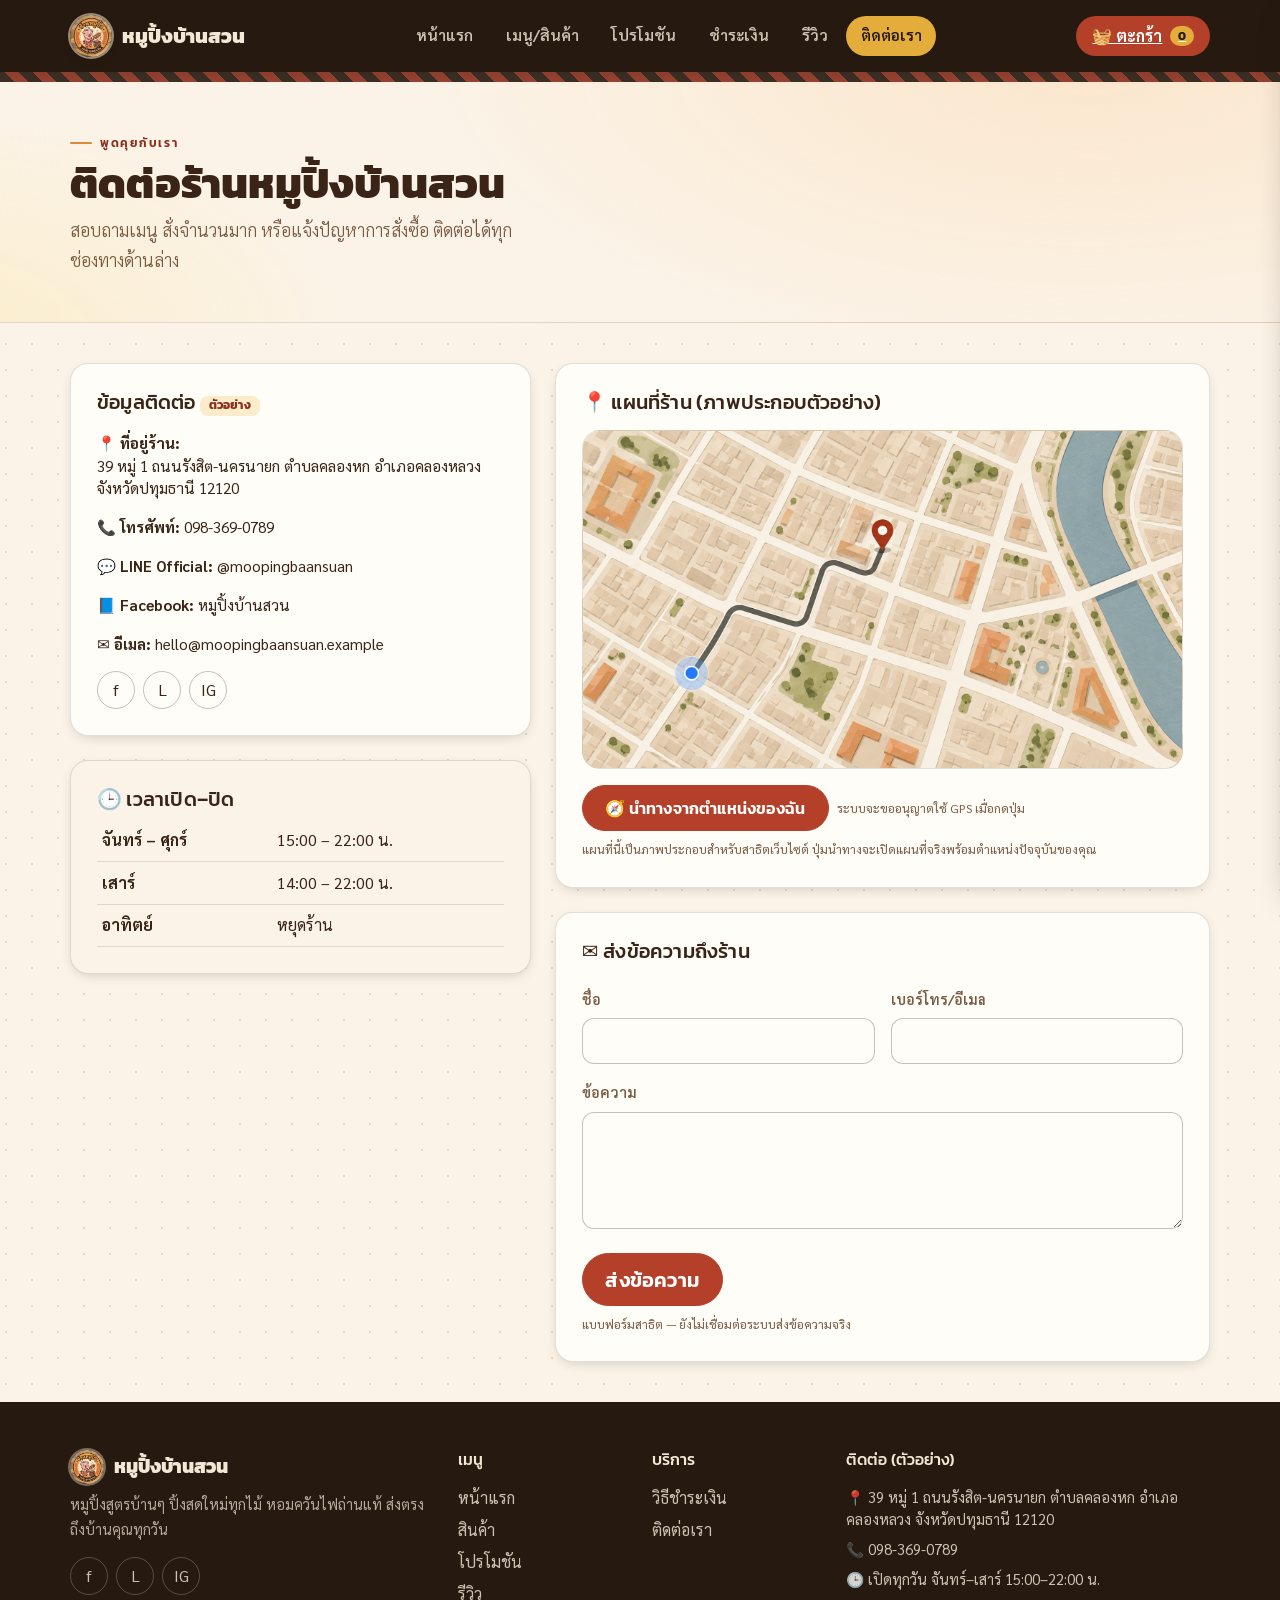
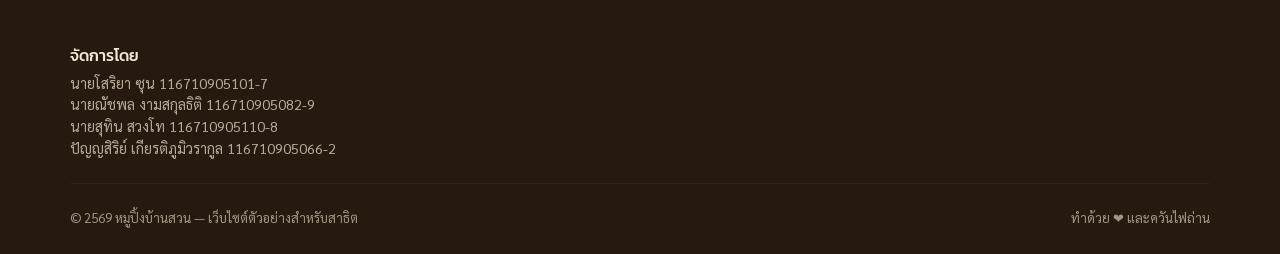
==== commit 9d7c4af2: "Update footer data" ====
--- a/contact.html
+++ b/contact.html
@@ -48,8 +48,8 @@
         <div class="panel mb-4">
           <h2 class="h5">ข้อมูลติดต่อ <span class="badge-example">ตัวอย่าง</span></h2>
           <ul class="list-unstyled d-flex flex-column gap-3 mt-3" style="font-size:.95rem;">
-            <li>📍 <strong>ที่อยู่ร้าน:</strong><br>168 หมู่ 4 ถนนสุขาภิบาล ต.บ้านสวน อ.เมือง จ.ชลบุรี 20000</li>
-            <li>📞 <strong>โทรศัพท์:</strong> 08X-XXX-XXXX</li>
+            <li>📍 <strong>ที่อยู่ร้าน:</strong><br>39 หมู่ 1 ถนนรังสิต-นครนายก ตำบลคลองหก อำเภอคลองหลวง จังหวัดปทุมธานี 12120</li>
+            <li>📞 <strong>โทรศัพท์:</strong> 098-369-0789</li>
             <li>💬 <strong>LINE Official:</strong> @moopingbaansuan</li>
             <li>📘 <strong>Facebook:</strong> หมูปิ้งบ้านสวน</li>
             <li>✉️ <strong>อีเมล:</strong> hello@moopingbaansuan.example</li>
@@ -146,7 +146,7 @@
   (function(){
     var button = document.getElementById("directionsButton");
     var status = document.getElementById("directionsStatus");
-    var shopAddress = "168 หมู่ 4 ถนนสุขาภิบาล ตำบลบ้านสวน อำเภอเมืองชลบุรี ชลบุรี 20000";
+    var shopAddress = "39 หมู่ 1 ถนนรังสิต-นครนายก ตำบลคลองหก อำเภอคลองหลวง จังหวัดปทุมธานี 12120";
     if(!navigator.geolocation){
       button.hidden = true;
       status.textContent = "อุปกรณ์หรือเบราว์เซอร์นี้ไม่รองรับ GPS";
